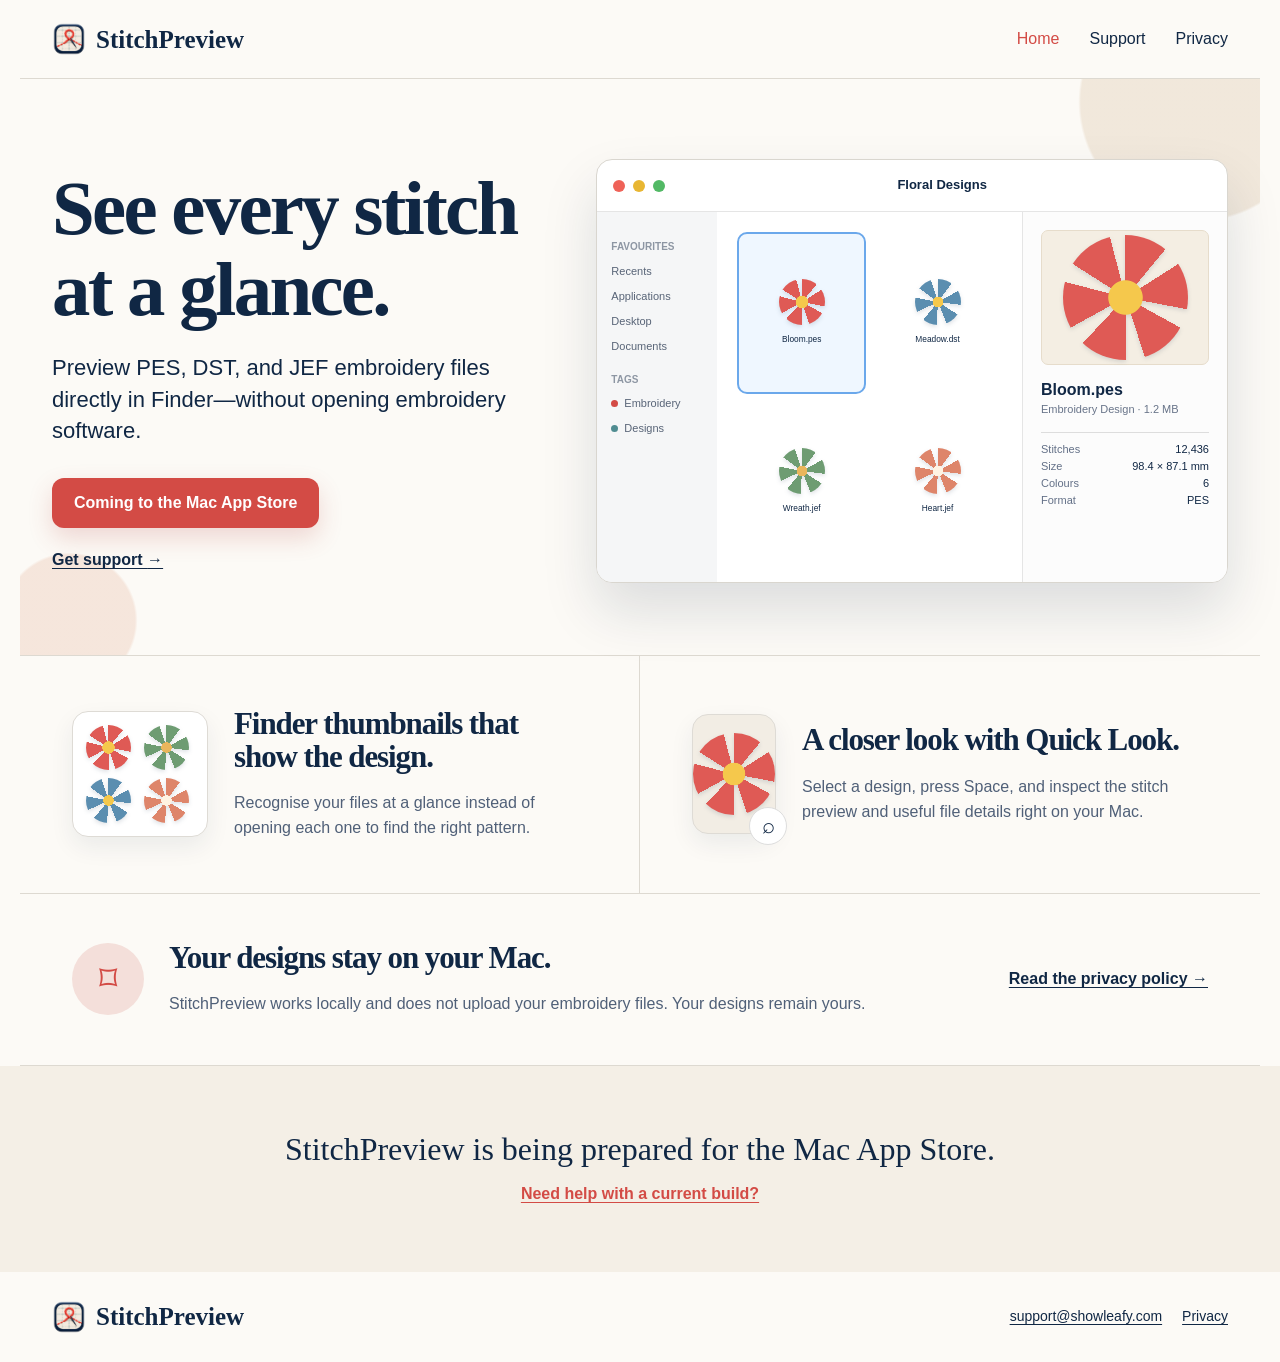
==== web/index.html @ 26f6e854 "feat: add local StitchPreview website" ====
<!doctype html>
<html lang="en">
  <head>
    <meta charset="utf-8">
    <meta name="viewport" content="width=device-width, initial-scale=1">
    <meta name="description" content="StitchPreview lets you see PES, DST, and JEF embroidery files in Finder and Quick Look on your Mac.">
    <title>StitchPreview — embroidery previews for Mac</title>
    <link rel="icon" href="assets/stitchpreview-app-icon.png">
    <link rel="stylesheet" href="styles.css">
  </head>
  <body>
    <header class="site-header"><a class="brand" href="./" aria-label="StitchPreview home"><img src="assets/stitchpreview-app-icon.png" alt=""><span>StitchPreview</span></a><nav aria-label="Main navigation"><a aria-current="page" href="./">Home</a><a href="support/">Support</a><a href="privacy/">Privacy</a></nav></header>
    <main>
      <section class="hero"><div class="hero-copy"><h1>See every stitch<br>at a glance.</h1><p>Preview PES, DST, and JEF embroidery files directly in Finder—without opening embroidery software.</p><div class="actions"><a class="button disabled" href="#availability" aria-disabled="true">Coming to the Mac App Store</a><a class="text-link" href="support/">Get support <span aria-hidden="true">→</span></a></div></div><div class="preview-window" aria-label="Illustration of an embroidery file preview"><div class="window-top"><span></span><span></span><span></span><strong>Floral Designs</strong></div><div class="window-body"><aside><b>Favourites</b><span>Recents</span><span>Applications</span><span>Desktop</span><span>Documents</span><b>Tags</b><span class="tag coral">Embroidery</span><span class="tag teal">Designs</span></aside><div class="file-grid"><div class="file selected"><i class="flower red"></i><small>Bloom.pes</small></div><div class="file"><i class="flower blue"></i><small>Meadow.dst</small></div><div class="file"><i class="flower green"></i><small>Wreath.jef</small></div><div class="file"><i class="flower coral"></i><small>Heart.jef</small></div></div><section class="inspector"><div class="fabric"><i class="flower red large"></i></div><h2>Bloom.pes</h2><p>Embroidery Design · 1.2 MB</p><dl><div><dt>Stitches</dt><dd>12,436</dd></div><div><dt>Size</dt><dd>98.4 × 87.1 mm</dd></div><div><dt>Colours</dt><dd>6</dd></div><div><dt>Format</dt><dd>PES</dd></div></dl></section></div></div></section>
      <section class="feature-pair" aria-label="StitchPreview features"><article><div class="mini-files"><i class="flower red"></i><i class="flower green"></i><i class="flower blue"></i><i class="flower coral"></i></div><div><h2>Finder thumbnails that show the design.</h2><p>Recognise your files at a glance instead of opening each one to find the right pattern.</p></div></article><article><div class="quicklook"><i class="flower red large"></i><span>⌕</span></div><div><h2>A closer look with Quick Look.</h2><p>Select a design, press Space, and inspect the stitch preview and useful file details right on your Mac.</p></div></article></section>
      <section class="privacy-band"><div class="lock" aria-hidden="true">⌑</div><div><h2>Your designs stay on your Mac.</h2><p>StitchPreview works locally and does not upload your embroidery files. Your designs remain yours.</p></div><a class="text-link" href="privacy/">Read the privacy policy <span aria-hidden="true">→</span></a></section>
      <section class="availability" id="availability"><p>StitchPreview is being prepared for the Mac App Store.</p><a href="support/">Need help with a current build?</a></section>
    </main>
    <footer><a class="brand" href="./"><img src="assets/stitchpreview-app-icon.png" alt=""><span>StitchPreview</span></a><div><a href="mailto:support@showleafy.com">support@showleafy.com</a><a href="privacy/">Privacy</a></div></footer>
  </body>
</html>
---- web/styles.css ----
:root{--paper:#fcfaf6;--paper-deep:#f4efe6;--ink:#102744;--muted:#506078;--line:#ddd9d1;--coral:#d34b45;--teal:#4f8c91;--serif:Georgia,'Times New Roman',serif;--sans:-apple-system,BlinkMacSystemFont,'Segoe UI',sans-serif}*{box-sizing:border-box}html{scroll-behavior:smooth}body{margin:0;background:var(--paper);color:var(--ink);font:16px/1.55 var(--sans)}a{color:inherit;text-underline-offset:3px}.site-header,footer{display:flex;align-items:center;justify-content:space-between;gap:24px;max-width:1240px;margin:auto;padding:22px 32px;border-bottom:1px solid var(--line)}.brand{display:flex;align-items:center;gap:10px;text-decoration:none;font:700 25px/1 var(--serif)}.brand img{width:34px;height:34px;border-radius:9px}.site-header nav{display:flex;gap:30px}.site-header nav a{text-decoration:none;color:var(--ink)}.site-header nav a[aria-current=page],.site-header nav a:hover{color:var(--coral)}.hero{max-width:1240px;margin:auto;padding:80px 32px 72px;display:grid;grid-template-columns:.9fr 1.15fr;gap:50px;align-items:center;background:radial-gradient(circle at 4% 94%,#efd2c280 0 5%,transparent 5.2%),radial-gradient(circle at 95% 4%,#e6d6c180 0 9%,transparent 9.2%)}h1,h2{font-family:var(--serif);line-height:1.05;letter-spacing:-.035em;margin:0 0 18px}.hero h1{font-size:clamp(54px,6vw,90px)}.hero-copy>p{max-width:535px;font-size:22px;line-height:1.42}.actions{display:flex;flex-direction:column;align-items:flex-start;gap:20px;margin-top:32px}.button{display:inline-flex;align-items:center;justify-content:center;min-height:50px;padding:12px 22px;border-radius:12px;background:var(--coral);color:white;text-decoration:none;font-weight:650;box-shadow:0 10px 24px #b5403930}.button.disabled{cursor:default}.text-link{font-weight:650;text-decoration-thickness:1px}.preview-window{overflow:hidden;border:1px solid #d9d6cf;border-radius:16px;background:#fff;box-shadow:0 28px 55px #10274422}.window-top{height:52px;display:flex;align-items:center;gap:8px;padding:0 16px;border-bottom:1px solid #e5e5e5}.window-top span{width:12px;height:12px;border-radius:50%;background:#ef6258}.window-top span+span{background:#e8b632}.window-top span+span+span{background:#52b965}.window-top strong{margin:auto;font-size:13px}.window-body{display:grid;grid-template-columns:120px 1fr 205px;min-height:370px}.window-body aside{display:flex;flex-direction:column;gap:8px;padding:18px 14px;background:#f5f6f7;font-size:11px;color:#586477}.window-body aside b{margin-top:9px;font-size:10px;text-transform:uppercase;color:#8d96a3}.tag:before{content:'';display:inline-block;width:7px;height:7px;border-radius:50%;margin-right:6px;background:var(--coral)}.tag.teal:before{background:var(--teal)}.file-grid{display:grid;grid-template-columns:repeat(2,1fr);gap:11px;padding:22px;background:#fff}.file{display:flex;flex-direction:column;align-items:center;justify-content:center;gap:8px;border-radius:8px;font-size:10px}.file.selected{outline:2px solid #6ba8eb;background:#eff7ff}.flower{width:46px;height:46px;display:inline-block;border-radius:50%;background:radial-gradient(circle,#f5c84c 0 19%,transparent 20%),conic-gradient(from 0deg,#df5a55 0 11%,transparent 11% 16%,#df5a55 16% 28%,transparent 28% 33%,#df5a55 33% 45%,transparent 45% 50%,#df5a55 50% 62%,transparent 62% 67%,#df5a55 67% 79%,transparent 79% 84%,#df5a55 84% 96%,transparent 96%);filter:drop-shadow(0 2px 2px #10274422)}.flower.blue{background:radial-gradient(circle,#f5c84c 0 16%,transparent 17%),conic-gradient(#5b8eb0 0 10%,transparent 10% 17%,#5b8eb0 17% 27%,transparent 27% 34%,#5b8eb0 34% 44%,transparent 44% 51%,#5b8eb0 51% 61%,transparent 61% 68%,#5b8eb0 68% 78%,transparent 78% 85%,#5b8eb0 85% 95%,transparent 95%)}.flower.green{background:radial-gradient(circle,#eab65c 0 16%,transparent 17%),conic-gradient(#6e9c72 0 10%,transparent 10% 17%,#6e9c72 17% 27%,transparent 27% 34%,#6e9c72 34% 44%,transparent 44% 51%,#6e9c72 51% 61%,transparent 61% 68%,#6e9c72 68% 78%,transparent 78% 85%,#6e9c72 85% 95%,transparent 95%)}.flower.coral{background:radial-gradient(circle,#fff3e2 0 16%,transparent 17%),conic-gradient(#de856a 0 10%,transparent 10% 17%,#de856a 17% 27%,transparent 27% 34%,#de856a 34% 44%,transparent 44% 51%,#de856a 51% 61%,transparent 61% 68%,#de856a 68% 78%,transparent 78% 85%,#de856a 85% 95%,transparent 95%)}.large{width:125px;height:125px}.inspector{padding:18px;background:#fcfcfc;border-left:1px solid #e5e5e5}.fabric{display:flex;align-items:center;justify-content:center;min-height:135px;background:#f4eee3;border:1px solid #e6dccb;border-radius:7px}.inspector h2{margin:16px 0 2px;font:700 16px var(--sans);letter-spacing:0}.inspector p{margin:0;color:#687489;font-size:11px}.inspector dl{border-top:1px solid #ddd;margin-top:14px;padding-top:8px;font-size:11px}.inspector dl div{display:flex;justify-content:space-between}.inspector dt{color:#637087}.inspector dd{margin:0}.feature-pair{display:grid;grid-template-columns:1fr 1fr;max-width:1240px;margin:auto;border-top:1px solid var(--line)}.feature-pair article{display:flex;align-items:center;gap:26px;padding:52px 52px;border-right:1px solid var(--line)}.feature-pair article:last-child{border:0}.feature-pair h2,.privacy-band h2{font-size:31px}.feature-pair p,.privacy-band p{margin:0;color:var(--muted)}.mini-files{display:grid;grid-template-columns:repeat(2,50px);gap:8px;padding:13px;border:1px solid #dedbd5;border-radius:16px;background:#fff;box-shadow:0 10px 24px #10274412}.mini-files .flower{width:45px;height:45px}.quicklook{position:relative;display:grid;place-items:center;width:120px;height:120px;background:#f2ede4;border:1px solid #dedbd5;border-radius:16px;box-shadow:0 10px 24px #10274412}.quicklook .flower{width:82px;height:82px}.quicklook span{position:absolute;right:-12px;bottom:-12px;width:38px;height:38px;display:grid;place-items:center;background:#fff;border:1px solid #ddd;border-radius:50%;font-size:22px}.privacy-band{display:grid;grid-template-columns:auto 1fr auto;align-items:center;gap:25px;max-width:1240px;margin:auto;padding:48px 52px;border-top:1px solid var(--line);border-bottom:1px solid var(--line)}.lock{display:grid;place-items:center;width:72px;height:72px;border-radius:50%;background:#f4dfda;color:var(--coral);font-size:36px}.availability{text-align:center;padding:65px 24px;background:var(--paper-deep)}.availability p{font:32px/1.15 var(--serif);margin:0 0 14px}.availability a{color:var(--coral);font-weight:650}footer{border:0;padding-block:28px}footer>div{display:flex;gap:20px;font-size:14px}.content-page{max-width:900px;margin:auto;padding:88px 32px}.overline{color:var(--coral);font-size:13px;font-weight:750;letter-spacing:.11em;text-transform:uppercase;margin:0 0 17px}.content-page h1{font-size:clamp(54px,7vw,82px);max-width:780px}.intro{max-width:720px;font-size:22px;color:var(--muted)}.contact-callout{margin:54px 0 48px;padding:38px;background:var(--ink);color:#fff;border-radius:18px}.contact-callout h2{font-size:35px}.contact-callout p{font-size:18px;max-width:650px}.contact-callout .button{margin-top:8px;background:var(--coral)}.support-grid{display:grid;grid-template-columns:1fr 1fr;gap:0;border-top:1px solid var(--line);border-left:1px solid var(--line)}.support-grid article{padding:32px;border-right:1px solid var(--line);border-bottom:1px solid var(--line)}.support-grid h2,.legal h2{font-size:30px}.support-grid p,.support-grid ol,.legal section p{color:var(--muted)}.support-grid ol{padding-left:20px}.effective{color:var(--muted);margin-top:-10px}.legal section{padding:28px 0;border-top:1px solid var(--line)}.legal section:first-of-type{margin-top:48px}.legal h2{margin-bottom:10px}@media(max-width:840px){.site-header,footer{padding:18px 20px}.hero{grid-template-columns:1fr;padding:55px 20px}.preview-window{max-width:600px}.feature-pair{grid-template-columns:1fr}.feature-pair article{border-right:0;border-bottom:1px solid var(--line);padding:38px 26px}.privacy-band{grid-template-columns:auto 1fr;padding:38px 26px}.privacy-band .text-link{grid-column:2}.support-grid{grid-template-columns:1fr}.content-page{padding:60px 22px}.window-body{grid-template-columns:90px 1fr}.inspector{display:none}}@media(max-width:520px){.site-header nav{gap:14px;font-size:14px}.brand{font-size:21px}.hero h1{font-size:52px}.window-body aside{display:none}.window-body{grid-template-columns:1fr}.file-grid{grid-template-columns:repeat(4,1fr);padding:16px}.file .flower{width:36px;height:36px}.feature-pair article{flex-direction:column;align-items:flex-start}.privacy-band{grid-template-columns:auto 1fr}.privacy-band h2{font-size:28px}footer{align-items:flex-start;flex-direction:column}footer>div{flex-direction:column;gap:5px}.support-grid article{padding:26px}.content-page h1{font-size:52px}}
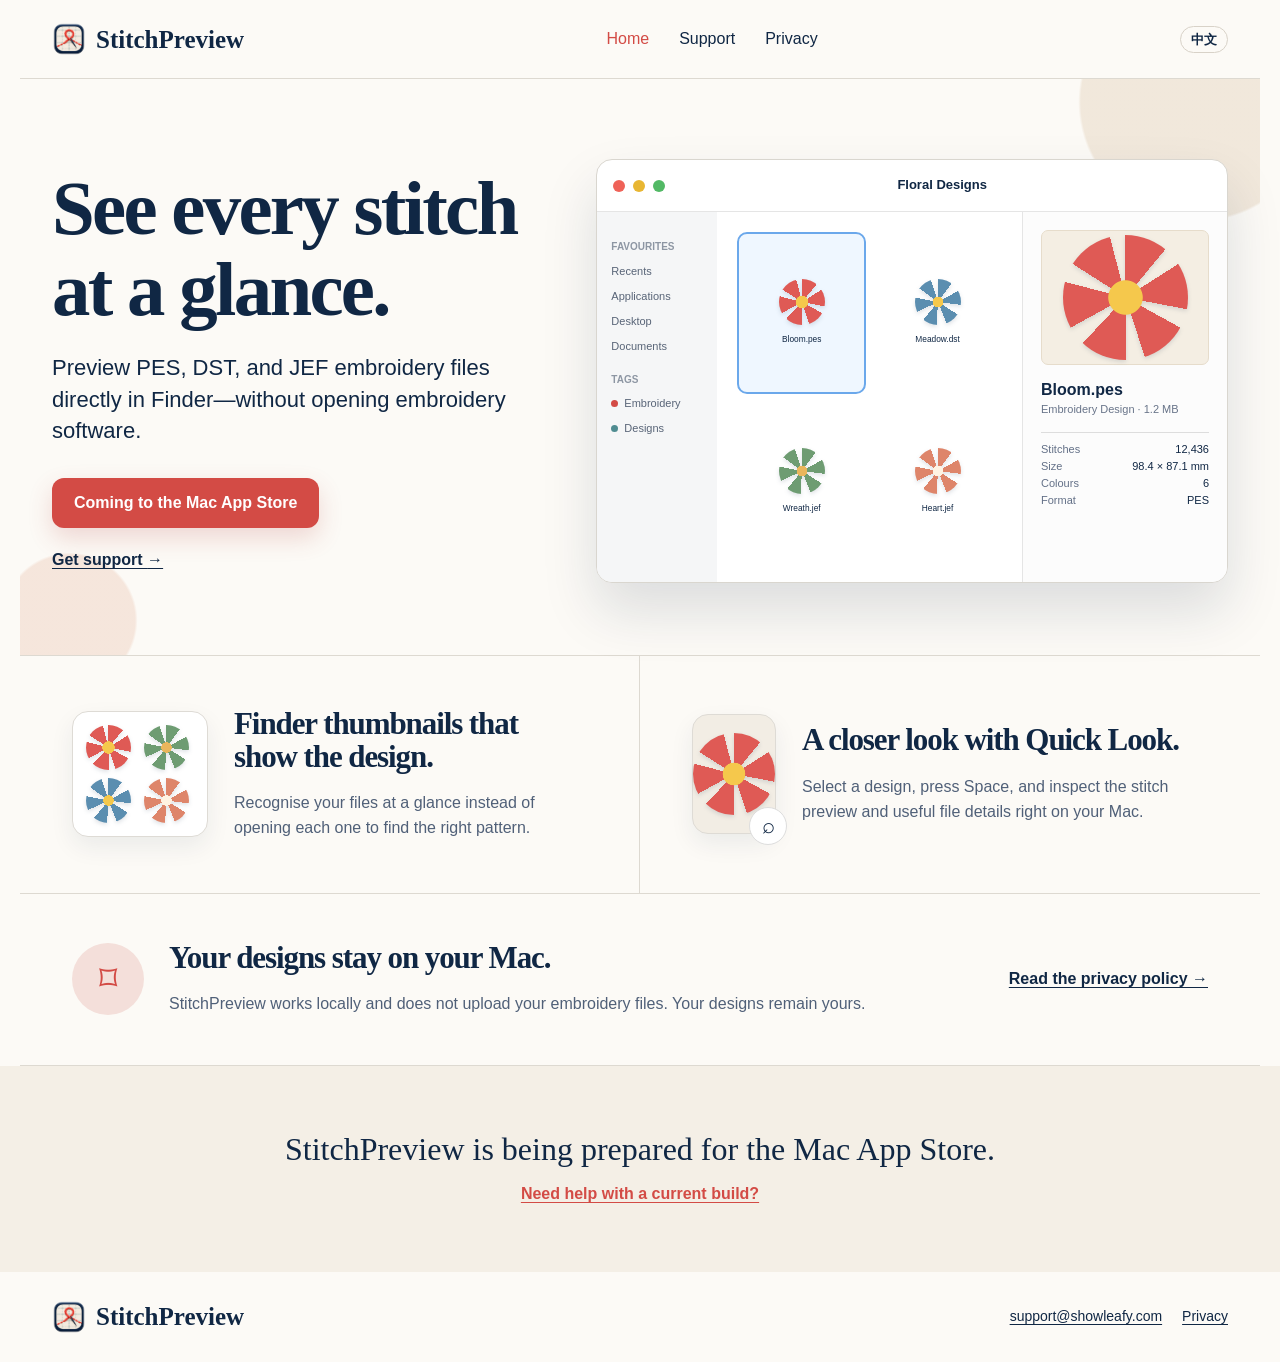
==== commit 81033cf1: "feat: add Simplified Chinese website toggle" ====
--- a/web/index.html
+++ b/web/index.html
@@ -1,4 +1,5 @@
 <!doctype html>
+<script defer src="language-toggle.js" data-i18n="languageRuntime"></script>
 <html lang="en">
   <head>
     <meta charset="utf-8">
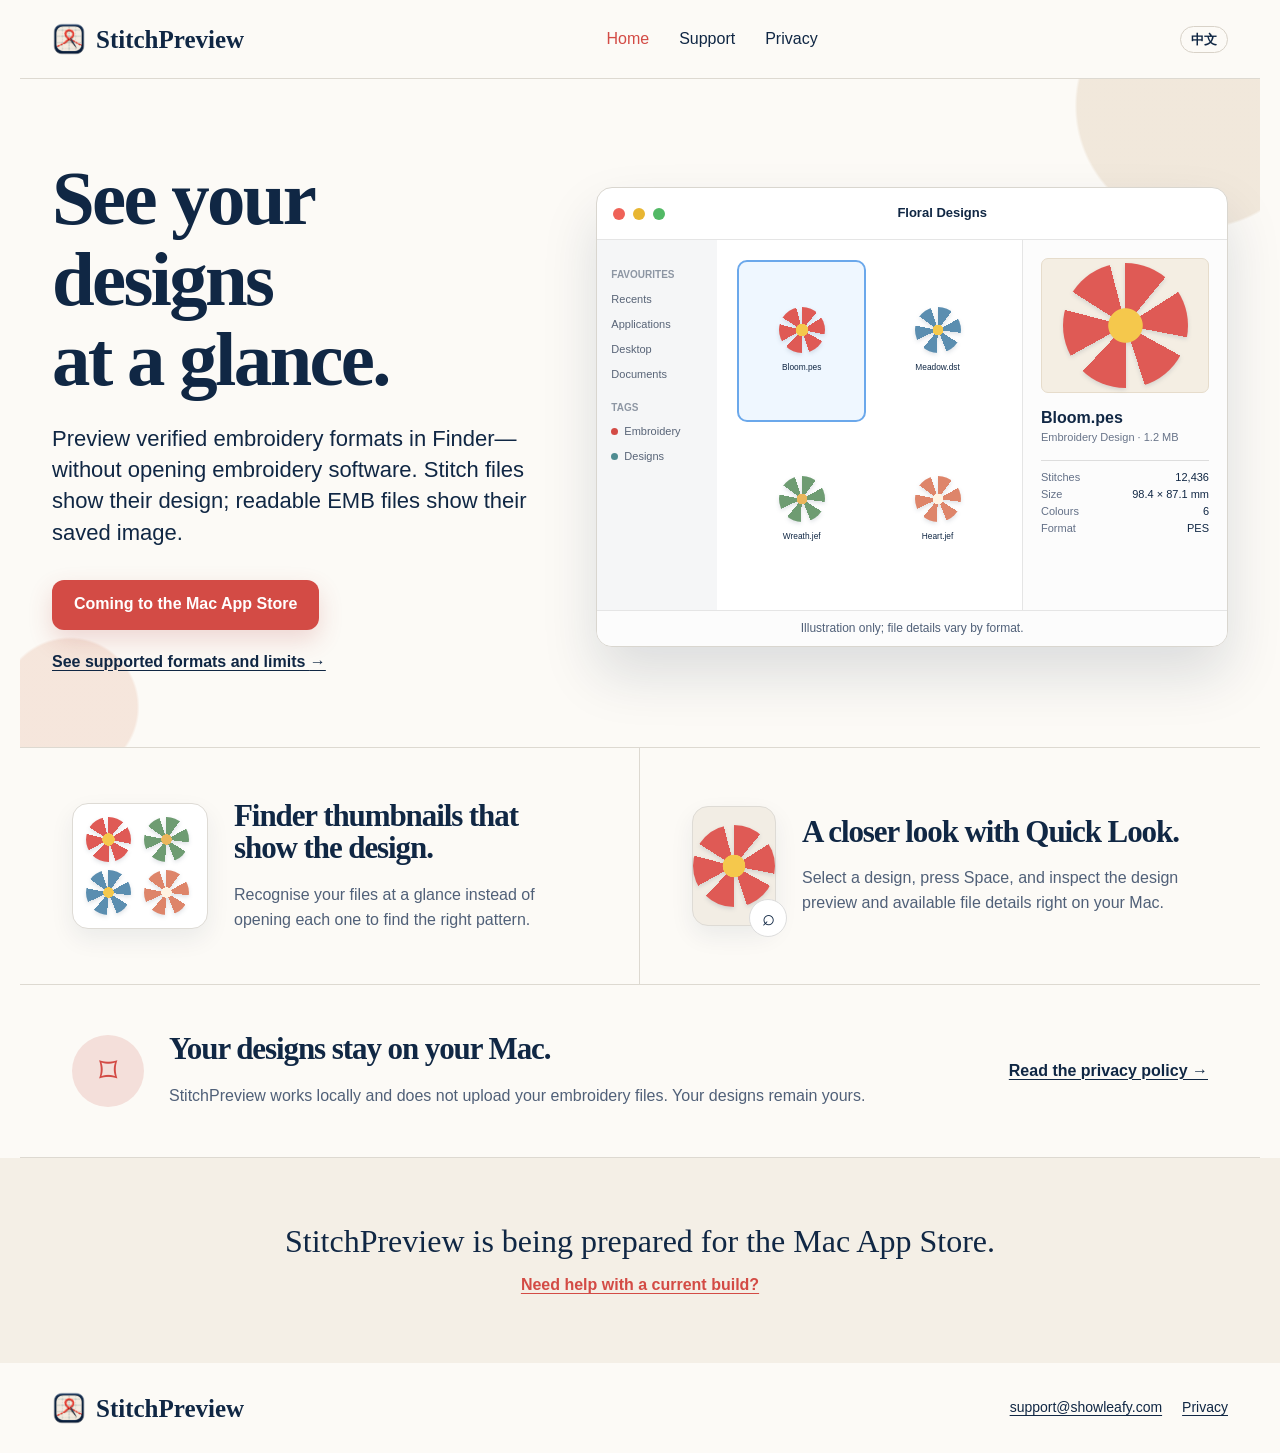
==== commit b1f5853e: "WEB-CONTENT-001: align site copy with admitted formats and privacy" ====
--- a/web/index.html
+++ b/web/index.html
@@ -4,7 +4,7 @@
   <head>
     <meta charset="utf-8">
     <meta name="viewport" content="width=device-width, initial-scale=1">
-    <meta name="description" content="StitchPreview lets you see PES, DST, and JEF embroidery files in Finder and Quick Look on your Mac.">
+    <meta name="description" content="StitchPreview previews verified embroidery formats in Finder and Quick Look on Apple Silicon Macs.">
     <title>StitchPreview — embroidery previews for Mac</title>
     <link rel="icon" href="assets/stitchpreview-app-icon.png">
     <link rel="stylesheet" href="styles.css">
@@ -12,8 +12,8 @@
   <body>
     <header class="site-header"><a class="brand" href="./" aria-label="StitchPreview home"><img src="assets/stitchpreview-app-icon.png" alt=""><span>StitchPreview</span></a><nav aria-label="Main navigation"><a aria-current="page" href="./">Home</a><a href="support/">Support</a><a href="privacy/">Privacy</a></nav></header>
     <main>
-      <section class="hero"><div class="hero-copy"><h1>See every stitch<br>at a glance.</h1><p>Preview PES, DST, and JEF embroidery files directly in Finder—without opening embroidery software.</p><div class="actions"><a class="button disabled" href="#availability" aria-disabled="true">Coming to the Mac App Store</a><a class="text-link" href="support/">Get support <span aria-hidden="true">→</span></a></div></div><div class="preview-window" aria-label="Illustration of an embroidery file preview"><div class="window-top"><span></span><span></span><span></span><strong>Floral Designs</strong></div><div class="window-body"><aside><b>Favourites</b><span>Recents</span><span>Applications</span><span>Desktop</span><span>Documents</span><b>Tags</b><span class="tag coral">Embroidery</span><span class="tag teal">Designs</span></aside><div class="file-grid"><div class="file selected"><i class="flower red"></i><small>Bloom.pes</small></div><div class="file"><i class="flower blue"></i><small>Meadow.dst</small></div><div class="file"><i class="flower green"></i><small>Wreath.jef</small></div><div class="file"><i class="flower coral"></i><small>Heart.jef</small></div></div><section class="inspector"><div class="fabric"><i class="flower red large"></i></div><h2>Bloom.pes</h2><p>Embroidery Design · 1.2 MB</p><dl><div><dt>Stitches</dt><dd>12,436</dd></div><div><dt>Size</dt><dd>98.4 × 87.1 mm</dd></div><div><dt>Colours</dt><dd>6</dd></div><div><dt>Format</dt><dd>PES</dd></div></dl></section></div></div></section>
-      <section class="feature-pair" aria-label="StitchPreview features"><article><div class="mini-files"><i class="flower red"></i><i class="flower green"></i><i class="flower blue"></i><i class="flower coral"></i></div><div><h2>Finder thumbnails that show the design.</h2><p>Recognise your files at a glance instead of opening each one to find the right pattern.</p></div></article><article><div class="quicklook"><i class="flower red large"></i><span>⌕</span></div><div><h2>A closer look with Quick Look.</h2><p>Select a design, press Space, and inspect the stitch preview and useful file details right on your Mac.</p></div></article></section>
+      <section class="hero"><div class="hero-copy"><h1>See your designs<br>at a glance.</h1><p>Preview verified embroidery formats in Finder—without opening embroidery software. Stitch files show their design; readable EMB files show their saved image.</p><div class="actions"><a class="button disabled" href="#availability" aria-disabled="true">Coming to the Mac App Store</a><a class="text-link" href="support/">See supported formats and limits <span aria-hidden="true">→</span></a></div></div><div class="preview-window" aria-label="Illustration of an embroidery file preview"><div class="window-top"><span></span><span></span><span></span><strong>Floral Designs</strong></div><div class="window-body"><aside><b>Favourites</b><span>Recents</span><span>Applications</span><span>Desktop</span><span>Documents</span><b>Tags</b><span class="tag coral">Embroidery</span><span class="tag teal">Designs</span></aside><div class="file-grid"><div class="file selected"><i class="flower red"></i><small>Bloom.pes</small></div><div class="file"><i class="flower blue"></i><small>Meadow.dst</small></div><div class="file"><i class="flower green"></i><small>Wreath.jef</small></div><div class="file"><i class="flower coral"></i><small>Heart.jef</small></div></div><section class="inspector"><div class="fabric"><i class="flower red large"></i></div><h2>Bloom.pes</h2><p>Embroidery Design · 1.2 MB</p><dl><div><dt>Stitches</dt><dd>12,436</dd></div><div><dt>Size</dt><dd>98.4 × 87.1 mm</dd></div><div><dt>Colours</dt><dd>6</dd></div><div><dt>Format</dt><dd>PES</dd></div></dl></section></div><p class="illustration-note">Illustration only; file details vary by format.</p></div></section>
+      <section class="feature-pair" aria-label="StitchPreview features"><article><div class="mini-files"><i class="flower red"></i><i class="flower green"></i><i class="flower blue"></i><i class="flower coral"></i></div><div><h2>Finder thumbnails that show the design.</h2><p>Recognise your files at a glance instead of opening each one to find the right pattern.</p></div></article><article><div class="quicklook"><i class="flower red large"></i><span>⌕</span></div><div><h2>A closer look with Quick Look.</h2><p>Select a design, press Space, and inspect the design preview and available file details right on your Mac.</p></div></article></section>
       <section class="privacy-band"><div class="lock" aria-hidden="true">⌑</div><div><h2>Your designs stay on your Mac.</h2><p>StitchPreview works locally and does not upload your embroidery files. Your designs remain yours.</p></div><a class="text-link" href="privacy/">Read the privacy policy <span aria-hidden="true">→</span></a></section>
       <section class="availability" id="availability"><p>StitchPreview is being prepared for the Mac App Store.</p><a href="support/">Need help with a current build?</a></section>
     </main>
--- a/web/styles.css
+++ b/web/styles.css
@@ -1 +1,4 @@
 :root{--paper:#fcfaf6;--paper-deep:#f4efe6;--ink:#102744;--muted:#506078;--line:#ddd9d1;--coral:#d34b45;--teal:#4f8c91;--serif:Georgia,'Times New Roman',serif;--sans:-apple-system,BlinkMacSystemFont,'Segoe UI',sans-serif}*{box-sizing:border-box}html{scroll-behavior:smooth}body{margin:0;background:var(--paper);color:var(--ink);font:16px/1.55 var(--sans)}a{color:inherit;text-underline-offset:3px}.site-header,footer{display:flex;align-items:center;justify-content:space-between;gap:24px;max-width:1240px;margin:auto;padding:22px 32px;border-bottom:1px solid var(--line)}.brand{display:flex;align-items:center;gap:10px;text-decoration:none;font:700 25px/1 var(--serif)}.brand img{width:34px;height:34px;border-radius:9px}.site-header nav{display:flex;gap:30px}.site-header nav a{text-decoration:none;color:var(--ink)}.site-header nav a[aria-current=page],.site-header nav a:hover{color:var(--coral)}.hero{max-width:1240px;margin:auto;padding:80px 32px 72px;display:grid;grid-template-columns:.9fr 1.15fr;gap:50px;align-items:center;background:radial-gradient(circle at 4% 94%,#efd2c280 0 5%,transparent 5.2%),radial-gradient(circle at 95% 4%,#e6d6c180 0 9%,transparent 9.2%)}h1,h2{font-family:var(--serif);line-height:1.05;letter-spacing:-.035em;margin:0 0 18px}.hero h1{font-size:clamp(54px,6vw,90px)}.hero-copy>p{max-width:535px;font-size:22px;line-height:1.42}.actions{display:flex;flex-direction:column;align-items:flex-start;gap:20px;margin-top:32px}.button{display:inline-flex;align-items:center;justify-content:center;min-height:50px;padding:12px 22px;border-radius:12px;background:var(--coral);color:white;text-decoration:none;font-weight:650;box-shadow:0 10px 24px #b5403930}.button.disabled{cursor:default}.text-link{font-weight:650;text-decoration-thickness:1px}.preview-window{overflow:hidden;border:1px solid #d9d6cf;border-radius:16px;background:#fff;box-shadow:0 28px 55px #10274422}.window-top{height:52px;display:flex;align-items:center;gap:8px;padding:0 16px;border-bottom:1px solid #e5e5e5}.window-top span{width:12px;height:12px;border-radius:50%;background:#ef6258}.window-top span+span{background:#e8b632}.window-top span+span+span{background:#52b965}.window-top strong{margin:auto;font-size:13px}.window-body{display:grid;grid-template-columns:120px 1fr 205px;min-height:370px}.window-body aside{display:flex;flex-direction:column;gap:8px;padding:18px 14px;background:#f5f6f7;font-size:11px;color:#586477}.window-body aside b{margin-top:9px;font-size:10px;text-transform:uppercase;color:#8d96a3}.tag:before{content:'';display:inline-block;width:7px;height:7px;border-radius:50%;margin-right:6px;background:var(--coral)}.tag.teal:before{background:var(--teal)}.file-grid{display:grid;grid-template-columns:repeat(2,1fr);gap:11px;padding:22px;background:#fff}.file{display:flex;flex-direction:column;align-items:center;justify-content:center;gap:8px;border-radius:8px;font-size:10px}.file.selected{outline:2px solid #6ba8eb;background:#eff7ff}.flower{width:46px;height:46px;display:inline-block;border-radius:50%;background:radial-gradient(circle,#f5c84c 0 19%,transparent 20%),conic-gradient(from 0deg,#df5a55 0 11%,transparent 11% 16%,#df5a55 16% 28%,transparent 28% 33%,#df5a55 33% 45%,transparent 45% 50%,#df5a55 50% 62%,transparent 62% 67%,#df5a55 67% 79%,transparent 79% 84%,#df5a55 84% 96%,transparent 96%);filter:drop-shadow(0 2px 2px #10274422)}.flower.blue{background:radial-gradient(circle,#f5c84c 0 16%,transparent 17%),conic-gradient(#5b8eb0 0 10%,transparent 10% 17%,#5b8eb0 17% 27%,transparent 27% 34%,#5b8eb0 34% 44%,transparent 44% 51%,#5b8eb0 51% 61%,transparent 61% 68%,#5b8eb0 68% 78%,transparent 78% 85%,#5b8eb0 85% 95%,transparent 95%)}.flower.green{background:radial-gradient(circle,#eab65c 0 16%,transparent 17%),conic-gradient(#6e9c72 0 10%,transparent 10% 17%,#6e9c72 17% 27%,transparent 27% 34%,#6e9c72 34% 44%,transparent 44% 51%,#6e9c72 51% 61%,transparent 61% 68%,#6e9c72 68% 78%,transparent 78% 85%,#6e9c72 85% 95%,transparent 95%)}.flower.coral{background:radial-gradient(circle,#fff3e2 0 16%,transparent 17%),conic-gradient(#de856a 0 10%,transparent 10% 17%,#de856a 17% 27%,transparent 27% 34%,#de856a 34% 44%,transparent 44% 51%,#de856a 51% 61%,transparent 61% 68%,#de856a 68% 78%,transparent 78% 85%,#de856a 85% 95%,transparent 95%)}.large{width:125px;height:125px}.inspector{padding:18px;background:#fcfcfc;border-left:1px solid #e5e5e5}.fabric{display:flex;align-items:center;justify-content:center;min-height:135px;background:#f4eee3;border:1px solid #e6dccb;border-radius:7px}.inspector h2{margin:16px 0 2px;font:700 16px var(--sans);letter-spacing:0}.inspector p{margin:0;color:#687489;font-size:11px}.inspector dl{border-top:1px solid #ddd;margin-top:14px;padding-top:8px;font-size:11px}.inspector dl div{display:flex;justify-content:space-between}.inspector dt{color:#637087}.inspector dd{margin:0}.feature-pair{display:grid;grid-template-columns:1fr 1fr;max-width:1240px;margin:auto;border-top:1px solid var(--line)}.feature-pair article{display:flex;align-items:center;gap:26px;padding:52px 52px;border-right:1px solid var(--line)}.feature-pair article:last-child{border:0}.feature-pair h2,.privacy-band h2{font-size:31px}.feature-pair p,.privacy-band p{margin:0;color:var(--muted)}.mini-files{display:grid;grid-template-columns:repeat(2,50px);gap:8px;padding:13px;border:1px solid #dedbd5;border-radius:16px;background:#fff;box-shadow:0 10px 24px #10274412}.mini-files .flower{width:45px;height:45px}.quicklook{position:relative;display:grid;place-items:center;width:120px;height:120px;background:#f2ede4;border:1px solid #dedbd5;border-radius:16px;box-shadow:0 10px 24px #10274412}.quicklook .flower{width:82px;height:82px}.quicklook span{position:absolute;right:-12px;bottom:-12px;width:38px;height:38px;display:grid;place-items:center;background:#fff;border:1px solid #ddd;border-radius:50%;font-size:22px}.privacy-band{display:grid;grid-template-columns:auto 1fr auto;align-items:center;gap:25px;max-width:1240px;margin:auto;padding:48px 52px;border-top:1px solid var(--line);border-bottom:1px solid var(--line)}.lock{display:grid;place-items:center;width:72px;height:72px;border-radius:50%;background:#f4dfda;color:var(--coral);font-size:36px}.availability{text-align:center;padding:65px 24px;background:var(--paper-deep)}.availability p{font:32px/1.15 var(--serif);margin:0 0 14px}.availability a{color:var(--coral);font-weight:650}footer{border:0;padding-block:28px}footer>div{display:flex;gap:20px;font-size:14px}.content-page{max-width:900px;margin:auto;padding:88px 32px}.overline{color:var(--coral);font-size:13px;font-weight:750;letter-spacing:.11em;text-transform:uppercase;margin:0 0 17px}.content-page h1{font-size:clamp(54px,7vw,82px);max-width:780px}.intro{max-width:720px;font-size:22px;color:var(--muted)}.contact-callout{margin:54px 0 48px;padding:38px;background:var(--ink);color:#fff;border-radius:18px}.contact-callout h2{font-size:35px}.contact-callout p{font-size:18px;max-width:650px}.contact-callout .button{margin-top:8px;background:var(--coral)}.support-grid{display:grid;grid-template-columns:1fr 1fr;gap:0;border-top:1px solid var(--line);border-left:1px solid var(--line)}.support-grid article{padding:32px;border-right:1px solid var(--line);border-bottom:1px solid var(--line)}.support-grid h2,.legal h2{font-size:30px}.support-grid p,.support-grid ol,.legal section p{color:var(--muted)}.support-grid ol{padding-left:20px}.effective{color:var(--muted);margin-top:-10px}.legal section{padding:28px 0;border-top:1px solid var(--line)}.legal section:first-of-type{margin-top:48px}.legal h2{margin-bottom:10px}@media(max-width:840px){.site-header,footer{padding:18px 20px}.hero{grid-template-columns:1fr;padding:55px 20px}.preview-window{max-width:600px}.feature-pair{grid-template-columns:1fr}.feature-pair article{border-right:0;border-bottom:1px solid var(--line);padding:38px 26px}.privacy-band{grid-template-columns:auto 1fr;padding:38px 26px}.privacy-band .text-link{grid-column:2}.support-grid{grid-template-columns:1fr}.content-page{padding:60px 22px}.window-body{grid-template-columns:90px 1fr}.inspector{display:none}}@media(max-width:520px){.site-header nav{gap:14px;font-size:14px}.brand{font-size:21px}.hero h1{font-size:52px}.window-body aside{display:none}.window-body{grid-template-columns:1fr}.file-grid{grid-template-columns:repeat(4,1fr);padding:16px}.file .flower{width:36px;height:36px}.feature-pair article{flex-direction:column;align-items:flex-start}.privacy-band{grid-template-columns:auto 1fr}.privacy-band h2{font-size:28px}footer{align-items:flex-start;flex-direction:column}footer>div{flex-direction:column;gap:5px}.support-grid article{padding:26px}.content-page h1{font-size:52px}}
+
+.illustration-note{margin:0;padding:8px 14px;border-top:1px solid #e5e5e5;background:#fcfcfc;color:var(--muted);font-size:12px;text-align:center}
+.support-grid .formats-card,.support-grid article:last-child{grid-column:1/-1}.support-grid .formats-card p{max-width:760px;margin:0 0 12px}.support-grid .formats-card p:last-child{margin-bottom:0}
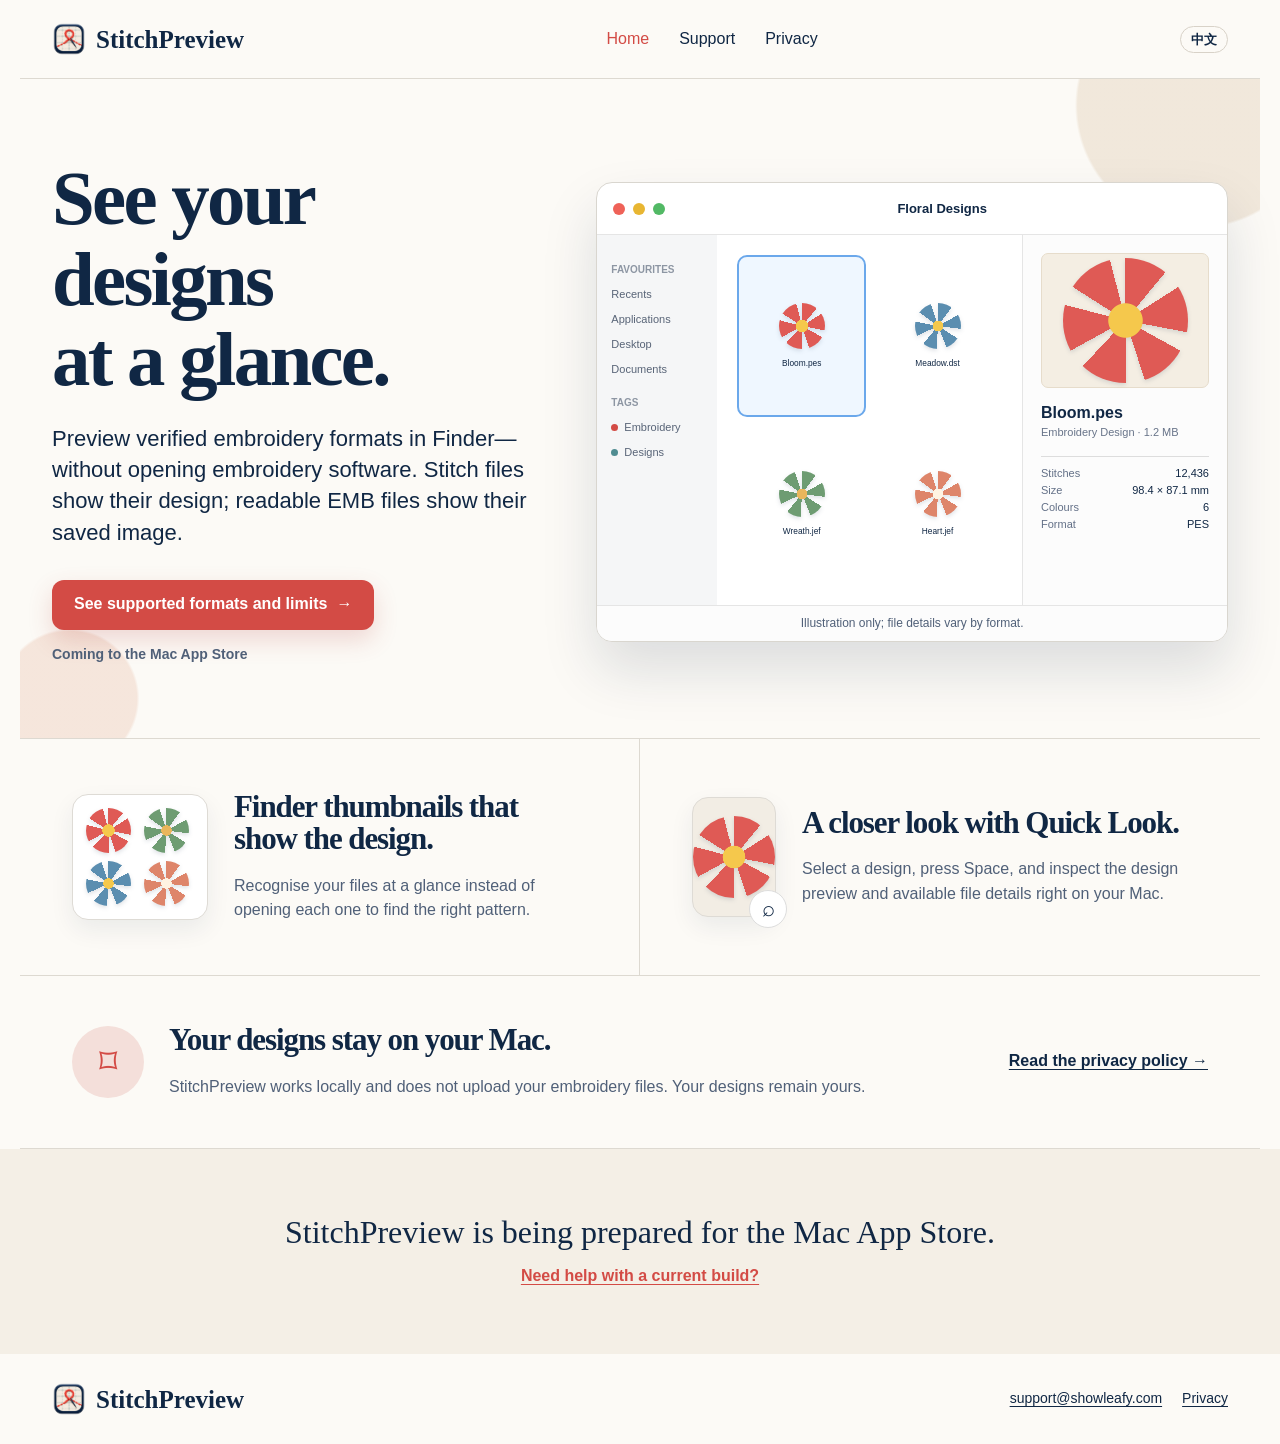
==== commit 2a42e19b: "WEB-DESIGN-001: refine responsive layout and format hierarchy" ====
--- a/web/index.html
+++ b/web/index.html
@@ -1,5 +1,4 @@
 <!doctype html>
-<script defer src="language-toggle.js" data-i18n="languageRuntime"></script>
 <html lang="en">
   <head>
     <meta charset="utf-8">
@@ -8,11 +7,12 @@
     <title>StitchPreview — embroidery previews for Mac</title>
     <link rel="icon" href="assets/stitchpreview-app-icon.png">
     <link rel="stylesheet" href="styles.css">
+    <script defer src="language-toggle.js" data-i18n="languageRuntime"></script>
   </head>
   <body>
     <header class="site-header"><a class="brand" href="./" aria-label="StitchPreview home"><img src="assets/stitchpreview-app-icon.png" alt=""><span>StitchPreview</span></a><nav aria-label="Main navigation"><a aria-current="page" href="./">Home</a><a href="support/">Support</a><a href="privacy/">Privacy</a></nav></header>
     <main>
-      <section class="hero"><div class="hero-copy"><h1>See your designs<br>at a glance.</h1><p>Preview verified embroidery formats in Finder—without opening embroidery software. Stitch files show their design; readable EMB files show their saved image.</p><div class="actions"><a class="button disabled" href="#availability" aria-disabled="true">Coming to the Mac App Store</a><a class="text-link" href="support/">See supported formats and limits <span aria-hidden="true">→</span></a></div></div><div class="preview-window" aria-label="Illustration of an embroidery file preview"><div class="window-top"><span></span><span></span><span></span><strong>Floral Designs</strong></div><div class="window-body"><aside><b>Favourites</b><span>Recents</span><span>Applications</span><span>Desktop</span><span>Documents</span><b>Tags</b><span class="tag coral">Embroidery</span><span class="tag teal">Designs</span></aside><div class="file-grid"><div class="file selected"><i class="flower red"></i><small>Bloom.pes</small></div><div class="file"><i class="flower blue"></i><small>Meadow.dst</small></div><div class="file"><i class="flower green"></i><small>Wreath.jef</small></div><div class="file"><i class="flower coral"></i><small>Heart.jef</small></div></div><section class="inspector"><div class="fabric"><i class="flower red large"></i></div><h2>Bloom.pes</h2><p>Embroidery Design · 1.2 MB</p><dl><div><dt>Stitches</dt><dd>12,436</dd></div><div><dt>Size</dt><dd>98.4 × 87.1 mm</dd></div><div><dt>Colours</dt><dd>6</dd></div><div><dt>Format</dt><dd>PES</dd></div></dl></section></div><p class="illustration-note">Illustration only; file details vary by format.</p></div></section>
+      <section class="hero"><div class="hero-copy"><h1>See your designs<br>at a glance.</h1><p>Preview verified embroidery formats in Finder—without opening embroidery software. Stitch files show their design; readable EMB files show their saved image.</p><div class="actions"><a class="button" href="support/">See supported formats and limits <span aria-hidden="true">→</span></a><span class="availability-label">Coming to the Mac App Store</span></div></div><div class="preview-window" aria-label="Illustration of an embroidery file preview"><div class="window-top"><span></span><span></span><span></span><strong>Floral Designs</strong></div><div class="window-body"><aside><b>Favourites</b><span>Recents</span><span>Applications</span><span>Desktop</span><span>Documents</span><b>Tags</b><span class="tag coral">Embroidery</span><span class="tag teal">Designs</span></aside><div class="file-grid"><div class="file selected"><i class="flower red"></i><small>Bloom.pes</small></div><div class="file"><i class="flower blue"></i><small>Meadow.dst</small></div><div class="file"><i class="flower green"></i><small>Wreath.jef</small></div><div class="file"><i class="flower coral"></i><small>Heart.jef</small></div></div><section class="inspector"><div class="fabric"><i class="flower red large"></i></div><h2>Bloom.pes</h2><p>Embroidery Design · 1.2 MB</p><dl><div><dt>Stitches</dt><dd>12,436</dd></div><div><dt>Size</dt><dd>98.4 × 87.1 mm</dd></div><div><dt>Colours</dt><dd>6</dd></div><div><dt>Format</dt><dd>PES</dd></div></dl></section></div><p class="illustration-note">Illustration only; file details vary by format.</p></div></section>
       <section class="feature-pair" aria-label="StitchPreview features"><article><div class="mini-files"><i class="flower red"></i><i class="flower green"></i><i class="flower blue"></i><i class="flower coral"></i></div><div><h2>Finder thumbnails that show the design.</h2><p>Recognise your files at a glance instead of opening each one to find the right pattern.</p></div></article><article><div class="quicklook"><i class="flower red large"></i><span>⌕</span></div><div><h2>A closer look with Quick Look.</h2><p>Select a design, press Space, and inspect the design preview and available file details right on your Mac.</p></div></article></section>
       <section class="privacy-band"><div class="lock" aria-hidden="true">⌑</div><div><h2>Your designs stay on your Mac.</h2><p>StitchPreview works locally and does not upload your embroidery files. Your designs remain yours.</p></div><a class="text-link" href="privacy/">Read the privacy policy <span aria-hidden="true">→</span></a></section>
       <section class="availability" id="availability"><p>StitchPreview is being prepared for the Mac App Store.</p><a href="support/">Need help with a current build?</a></section>
--- a/web/styles.css
+++ b/web/styles.css
@@ -2,3 +2,51 @@
 
 .illustration-note{margin:0;padding:8px 14px;border-top:1px solid #e5e5e5;background:#fcfcfc;color:var(--muted);font-size:12px;text-align:center}
 .support-grid .formats-card,.support-grid article:last-child{grid-column:1/-1}.support-grid .formats-card p{max-width:760px;margin:0 0 12px}.support-grid .formats-card p:last-child{margin-bottom:0}
+
+/* Reading and responsive refinements */
+:root{--ink-soft:#33455d}
+.site-header{position:relative;z-index:1}
+.site-header nav a:focus-visible,.text-link:focus-visible,.button:focus-visible,.brand:focus-visible{outline:2px solid var(--coral);outline-offset:5px;border-radius:4px}
+.content-page a:visited,footer a:visited{color:#7d4a60}
+.contact-callout a:visited{color:#fff}
+.hero .actions{gap:14px}
+.hero .actions .button{gap:9px}
+.availability-label{color:var(--muted);font-size:14px;font-weight:600}
+.support-page{padding-top:64px}
+.support-page h1{font-size:clamp(48px,6vw,70px);max-width:850px}
+.support-page .intro{font-size:20px;line-height:1.5;margin-bottom:42px}
+.format-section{border-top:2px solid var(--ink);border-bottom:1px solid var(--line)}
+.section-heading{display:flex;align-items:baseline;justify-content:space-between;gap:20px;padding:27px 0 16px}
+.section-heading h2{font-size:32px;margin:0}
+.section-heading p{margin:0;color:var(--muted);font-size:15px}
+.format-row{display:grid;grid-template-columns:minmax(185px,235px) 1fr;gap:30px;padding:21px 0;border-top:1px solid var(--line)}
+.format-row h3{font:700 22px/1.2 var(--serif);margin:0 0 6px}
+.format-row p{margin:0;color:var(--ink-soft);line-height:1.65}
+.format-row>div p{color:var(--muted);font-size:15px}
+.format-row .format-list{font-weight:700;letter-spacing:.015em;color:var(--ink);line-height:1.7}
+.format-note{margin:0 0 24px;padding:16px 20px;border-radius:8px;background:var(--paper-deep);color:var(--ink-soft);line-height:1.6}
+.support-page .support-grid{margin-top:38px}
+.support-page .contact-callout{margin:42px 0 0}
+.legal{max-width:780px}
+.legal h1{font-size:clamp(48px,6vw,72px)}
+.legal .intro{font-size:20px;line-height:1.55}
+.legal section p{font-size:17px;line-height:1.72;max-width:72ch}
+.legal section{padding:26px 0}
+@media(max-width:620px){
+  .site-header{display:grid;grid-template-columns:minmax(0,1fr) auto;gap:14px 12px;padding:17px 20px 14px}
+  .site-header .brand{min-width:0}
+  .site-header nav{grid-column:1/-1;grid-row:2;display:flex;justify-content:space-between;gap:16px;width:100%;font-size:14px}
+  .site-header .language-toggle{grid-column:2;grid-row:1;align-self:center}
+  .hero{padding-top:42px}
+  .hero h1{font-size:clamp(45px,12vw,56px)}
+  .hero-copy>p{font-size:19px;line-height:1.48}
+  .support-page,.legal{padding-top:45px}
+  .support-page h1,.legal h1{font-size:clamp(44px,11vw,54px)}
+  .support-page .intro,.legal .intro{font-size:18px;line-height:1.5}
+  .section-heading{display:block}
+  .section-heading p{margin-top:8px}
+  .format-row{grid-template-columns:1fr;gap:11px;padding:20px 0}
+  .format-row h3{font-size:22px}
+  .format-note{padding:15px 16px}
+  .legal section p{font-size:16px}
+}
